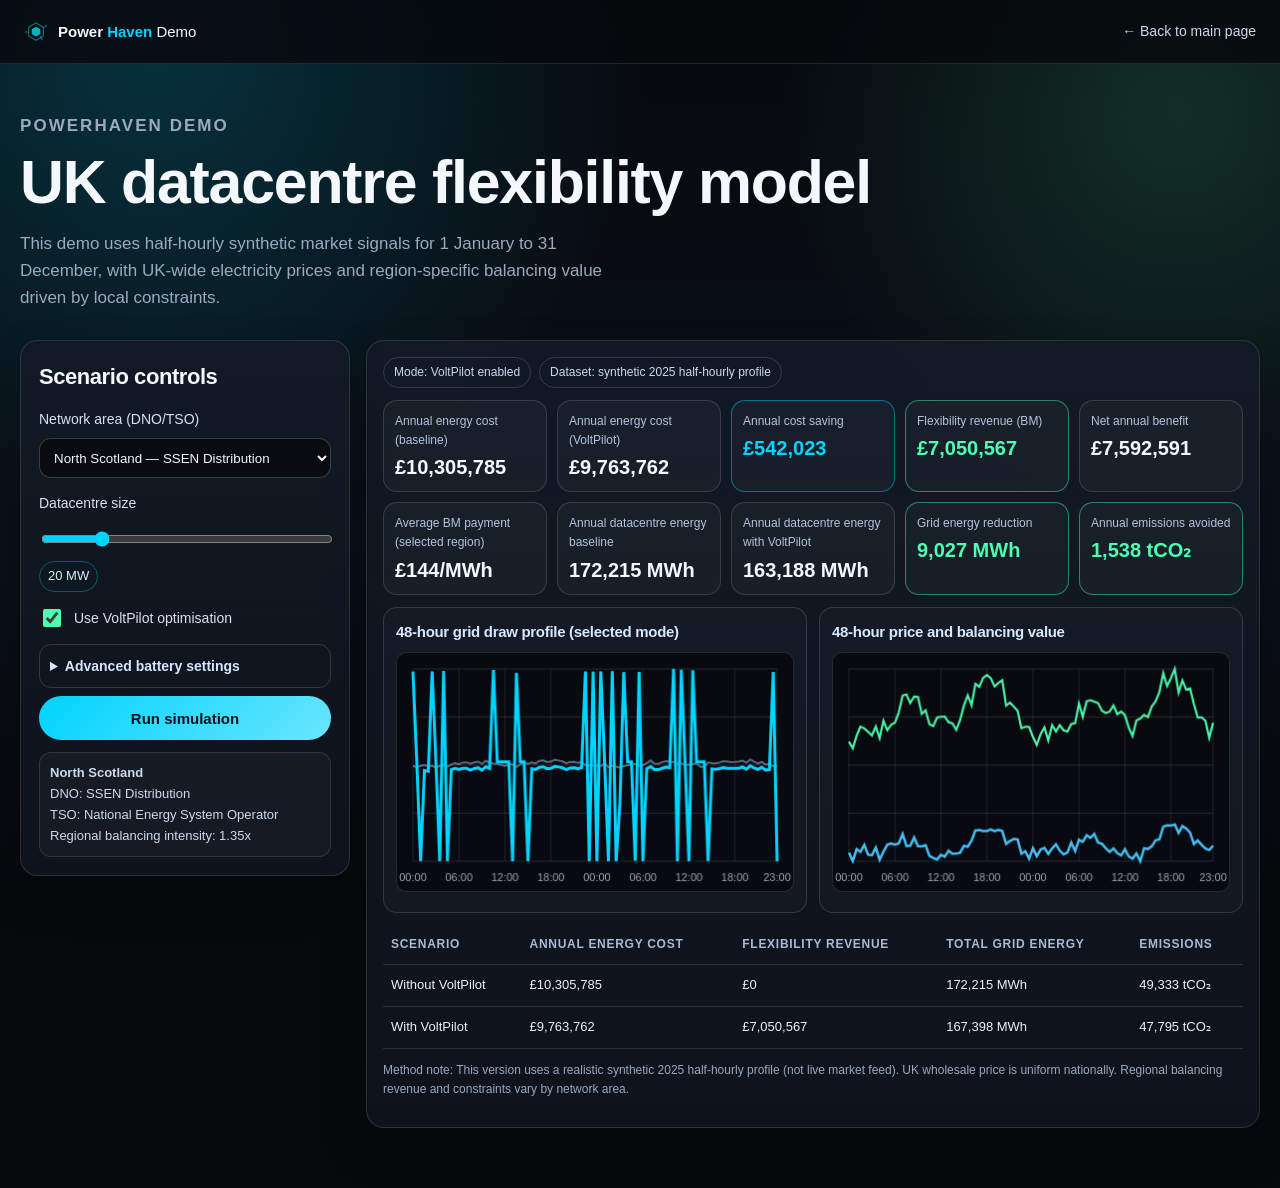
==== demo.html @ 35da4aeb "Add interactive UK datacentre demo page with regional flexibility model" ====
<!doctype html>
<html lang="en-GB">
  <head>
    <meta charset="UTF-8" />
    <meta name="viewport" content="width=device-width, initial-scale=1.0" />
    <title>Power Haven Demo | VoltPilot Flexibility Model</title>
    <meta
      name="description"
      content="Interactive UK datacentre flexibility model with half-hourly simulation, region-specific balancing value, and VoltPilot battery optimisation."
    />
    <link rel="icon" type="image/svg+xml" href="./logo-mark.svg" />
    <link rel="stylesheet" href="./demo.css" />
  </head>
  <body>
    <div class="demo-bg" aria-hidden="true"></div>

    <header class="demo-topbar">
      <a class="brand" href="./index.html" aria-label="Back to Power Haven">
        <img src="./logo-mark.svg" alt="Power Haven logo" width="24" height="24" />
        <span><strong>Power</strong> <em>Haven</em> Demo</span>
      </a>
      <a class="back-link" href="./index.html">← Back to main page</a>
    </header>

    <main class="demo-main">
      <section class="hero">
        <p class="eyebrow">PowerHaven Demo</p>
        <h1>UK datacentre flexibility model</h1>
        <p>
          This demo uses half-hourly synthetic market signals for 1 January to 31 December,
          with UK-wide electricity prices and region-specific balancing value driven by local constraints.
        </p>
      </section>

      <section class="workspace">
        <aside class="controls-panel">
          <h2>Scenario controls</h2>

          <label>
            Network area (DNO/TSO)
            <select id="regionSelect"></select>
          </label>

          <label>
            Datacentre size
            <div class="range-wrap">
              <input id="sizeSlider" type="range" min="1" max="100" value="20" step="1" />
              <output id="sizeValue">20 MW</output>
            </div>
          </label>

          <label class="toggle">
            <input id="useVoltPilot" type="checkbox" checked />
            <span>Use VoltPilot optimisation</span>
          </label>

          <details class="advanced">
            <summary>Advanced battery settings</summary>
            <label>
              Battery duration
              <select id="batteryHours">
                <option value="2">2 hours</option>
                <option value="3">3 hours</option>
                <option value="4" selected>4 hours (default)</option>
                <option value="5">5 hours</option>
                <option value="6">6 hours</option>
                <option value="8">8 hours</option>
              </select>
            </label>
          </details>

          <button id="runModel" type="button">Run simulation</button>

          <div class="region-note" id="regionInfo"></div>
        </aside>

        <section class="results-panel">
          <div class="status-row">
            <p id="modeTag">Mode: VoltPilot enabled</p>
            <p id="datasetTag">Dataset: synthetic 2025 half-hourly profile</p>
          </div>

          <div class="kpi-grid">
            <article class="kpi">
              <p>Annual energy cost (baseline)</p>
              <strong id="baselineCost">£0</strong>
            </article>
            <article class="kpi">
              <p>Annual energy cost (VoltPilot)</p>
              <strong id="vpCost">£0</strong>
            </article>
            <article class="kpi accent">
              <p>Annual cost saving</p>
              <strong id="costSaving">£0</strong>
            </article>
            <article class="kpi accent-soft">
              <p>Flexibility revenue (BM)</p>
              <strong id="flexRevenue">£0</strong>
            </article>
            <article class="kpi">
              <p>Net annual benefit</p>
              <strong id="netBenefit">£0</strong>
            </article>
            <article class="kpi">
              <p>Average BM payment (selected region)</p>
              <strong id="avgBmPrice">£0/MWh</strong>
            </article>
            <article class="kpi">
              <p>Annual datacentre energy baseline</p>
              <strong id="baseEnergy">0 MWh</strong>
            </article>
            <article class="kpi">
              <p>Annual datacentre energy with VoltPilot</p>
              <strong id="vpEnergy">0 MWh</strong>
            </article>
            <article class="kpi accent-soft">
              <p>Grid energy reduction</p>
              <strong id="energyReduction">0 MWh</strong>
            </article>
            <article class="kpi accent-soft">
              <p>Annual emissions avoided</p>
              <strong id="emissionReduction">0 tCO₂</strong>
            </article>
          </div>

          <div class="chart-grid">
            <article class="chart-card">
              <h3>48-hour grid draw profile (selected mode)</h3>
              <canvas id="gridDrawChart" height="240" aria-label="Grid draw profile chart"></canvas>
            </article>
            <article class="chart-card">
              <h3>48-hour price and balancing value</h3>
              <canvas id="marketChart" height="240" aria-label="Market price and balancing value chart"></canvas>
            </article>
          </div>

          <div class="summary-table-wrap">
            <table class="summary-table">
              <thead>
                <tr>
                  <th>Scenario</th>
                  <th>Annual energy cost</th>
                  <th>Flexibility revenue</th>
                  <th>Total grid energy</th>
                  <th>Emissions</th>
                </tr>
              </thead>
              <tbody>
                <tr>
                  <td>Without VoltPilot</td>
                  <td id="tableBaseCost">£0</td>
                  <td>£0</td>
                  <td id="tableBaseEnergy">0 MWh</td>
                  <td id="tableBaseEmissions">0 tCO₂</td>
                </tr>
                <tr>
                  <td>With VoltPilot</td>
                  <td id="tableVpCost">£0</td>
                  <td id="tableVpRevenue">£0</td>
                  <td id="tableVpEnergy">0 MWh</td>
                  <td id="tableVpEmissions">0 tCO₂</td>
                </tr>
              </tbody>
            </table>
          </div>

          <p class="method-note">
            Method note: This version uses a realistic synthetic 2025 half-hourly profile (not live market feed).
            UK wholesale price is uniform nationally. Regional balancing revenue and constraints vary by network area.
          </p>
        </section>
      </section>
    </main>

    <script src="./demo.js"></script>
  </body>
</html>
---- demo.css ----
:root {
  --bg: #07090d;
  --surface: #0f141d;
  --surface-2: #121a26;
  --border: rgba(255, 255, 255, 0.12);
  --text: #f4f7fb;
  --muted: #9ca9bf;
  --accent: #00d4ff;
  --accent-soft: #4fffb0;
  --danger: #ff6b6b;
}

* {
  box-sizing: border-box;
}

html,
body {
  margin: 0;
  min-height: 100%;
}

body {
  font-family: Arial, "Helvetica Neue", Helvetica, sans-serif;
  color: var(--text);
  background: var(--bg);
  line-height: 1.6;
}

.demo-bg {
  position: fixed;
  inset: 0;
  z-index: -1;
  background:
    radial-gradient(circle at 12% 4%, rgba(0, 212, 255, 0.2), transparent 35%),
    radial-gradient(circle at 92% 12%, rgba(79, 255, 176, 0.15), transparent 28%),
    linear-gradient(180deg, #07090d 0%, #0a1018 60%, #07090d 100%);
}

.demo-topbar {
  position: sticky;
  top: 0;
  z-index: 30;
  height: 64px;
  display: flex;
  align-items: center;
  justify-content: space-between;
  padding: 0 24px;
  border-bottom: 1px solid var(--border);
  background: rgba(7, 9, 13, 0.82);
  backdrop-filter: blur(12px);
}

.brand {
  display: inline-flex;
  align-items: center;
  gap: 10px;
  text-decoration: none;
  color: var(--text);
  font-size: 15px;
}

.brand strong {
  font-weight: 700;
}

.brand em {
  font-style: normal;
  color: var(--accent);
  font-weight: 700;
}

.back-link {
  color: #c9d8ee;
  text-decoration: none;
  font-size: 14px;
}

.back-link:hover {
  color: var(--accent);
}

.demo-main {
  width: min(1300px, calc(100% - 40px));
  margin: 0 auto;
  padding: 34px 0 60px;
}

.hero {
  max-width: 880px;
}

.eyebrow {
  margin: 0;
  text-transform: uppercase;
  letter-spacing: 0.12em;
  font-size: 11px;
  color: var(--accent);
  font-weight: 700;
}

h1,
h2,
h3 {
  margin: 0;
  letter-spacing: -0.02em;
}

h1 {
  margin-top: 10px;
  font-size: clamp(2rem, 5vw, 3.8rem);
  line-height: 1.1;
}

.hero p {
  margin-top: 14px;
  max-width: 65ch;
  color: var(--muted);
  font-size: 17px;
}

.workspace {
  margin-top: 28px;
  display: grid;
  grid-template-columns: 330px 1fr;
  gap: 16px;
  align-items: start;
}

.controls-panel,
.results-panel {
  border: 1px solid var(--border);
  border-radius: 18px;
  background: linear-gradient(180deg, rgba(18, 26, 38, 0.94), rgba(15, 20, 29, 0.92));
  box-shadow: 0 18px 40px rgba(0, 0, 0, 0.25);
}

.controls-panel {
  padding: 18px;
  position: sticky;
  top: 84px;
}

.controls-panel h2 {
  font-size: 22px;
}

label,
.advanced {
  margin-top: 14px;
  display: block;
  color: #d6e1f3;
  font-size: 14px;
}

select,
input[type="range"],
button {
  width: 100%;
  margin-top: 8px;
}

select {
  border-radius: 12px;
  border: 1px solid rgba(255, 255, 255, 0.2);
  background: rgba(7, 9, 13, 0.8);
  color: var(--text);
  height: 40px;
  padding: 0 10px;
}

.range-wrap {
  margin-top: 8px;
}

input[type="range"] {
  accent-color: var(--accent);
}

output {
  display: inline-block;
  margin-top: 8px;
  padding: 4px 8px;
  border-radius: 999px;
  border: 1px solid rgba(0, 212, 255, 0.35);
  color: #d8effa;
  font-size: 13px;
}

.toggle {
  display: flex;
  align-items: center;
  gap: 10px;
}

.toggle input {
  width: 18px;
  height: 18px;
  accent-color: var(--accent-soft);
}

.advanced {
  border: 1px solid rgba(255, 255, 255, 0.15);
  border-radius: 12px;
  padding: 10px;
}

.advanced summary {
  cursor: pointer;
  font-weight: 700;
  color: #d6e6ff;
}

button {
  border: 0;
  border-radius: 999px;
  height: 44px;
  font-size: 15px;
  font-weight: 700;
  color: #01111a;
  background: linear-gradient(135deg, var(--accent), #69e5ff);
  cursor: pointer;
  transition: transform 0.16s ease, box-shadow 0.16s ease;
}

button:hover {
  transform: scale(1.01);
  box-shadow: 0 0 24px rgba(0, 212, 255, 0.32);
}

.region-note {
  margin-top: 12px;
  padding: 10px;
  border-radius: 12px;
  border: 1px solid rgba(255, 255, 255, 0.12);
  background: rgba(255, 255, 255, 0.03);
  color: #ccdaef;
  font-size: 13px;
}

.results-panel {
  padding: 16px;
}

.status-row {
  display: flex;
  flex-wrap: wrap;
  gap: 8px;
}

.status-row p {
  margin: 0;
  padding: 5px 10px;
  border-radius: 999px;
  border: 1px solid rgba(255, 255, 255, 0.15);
  font-size: 12px;
  color: #c9d9f0;
}

.kpi-grid {
  margin-top: 12px;
  display: grid;
  gap: 10px;
  grid-template-columns: repeat(5, minmax(0, 1fr));
}

.kpi {
  border: 1px solid rgba(255, 255, 255, 0.14);
  border-radius: 14px;
  padding: 11px;
  background: rgba(255, 255, 255, 0.03);
}

.kpi p {
  margin: 0;
  color: #b4c4de;
  font-size: 12px;
}

.kpi strong {
  display: block;
  margin-top: 5px;
  font-size: 20px;
  color: #f1f8ff;
  line-height: 1.25;
}

.kpi.accent {
  border-color: rgba(0, 212, 255, 0.45);
}

.kpi.accent strong {
  color: var(--accent);
}

.kpi.accent-soft {
  border-color: rgba(79, 255, 176, 0.45);
}

.kpi.accent-soft strong {
  color: var(--accent-soft);
}

.chart-grid {
  margin-top: 12px;
  display: grid;
  gap: 12px;
  grid-template-columns: repeat(2, minmax(0, 1fr));
}

.chart-card {
  border: 1px solid rgba(255, 255, 255, 0.14);
  border-radius: 14px;
  padding: 12px;
  background: rgba(255, 255, 255, 0.02);
}

.chart-card h3 {
  font-size: 15px;
  margin-bottom: 8px;
  color: #d9e8ff;
}

canvas {
  width: 100%;
  border: 1px solid rgba(255, 255, 255, 0.12);
  border-radius: 10px;
  background: rgba(6, 9, 14, 0.85);
}

.summary-table-wrap {
  margin-top: 12px;
  overflow-x: auto;
}

.summary-table {
  width: 100%;
  border-collapse: collapse;
  font-size: 13px;
}

.summary-table th,
.summary-table td {
  border-bottom: 1px solid rgba(255, 255, 255, 0.12);
  text-align: left;
  padding: 10px 8px;
}

.summary-table th {
  color: #a7bad8;
  font-weight: 700;
  font-size: 12px;
  text-transform: uppercase;
  letter-spacing: 0.06em;
}

.summary-table td {
  color: #e8f2ff;
}

.method-note {
  margin-top: 12px;
  color: #98a8c2;
  font-size: 12px;
}

@media (max-width: 1160px) {
  .kpi-grid {
    grid-template-columns: repeat(3, minmax(0, 1fr));
  }
}

@media (max-width: 920px) {
  .workspace {
    grid-template-columns: 1fr;
  }

  .controls-panel {
    position: static;
  }

  .chart-grid {
    grid-template-columns: 1fr;
  }

  .kpi-grid {
    grid-template-columns: repeat(2, minmax(0, 1fr));
  }

  .demo-main {
    width: min(1300px, calc(100% - 22px));
  }

  .demo-topbar {
    padding: 0 12px;
  }
}

@media (max-width: 620px) {
  .kpi-grid {
    grid-template-columns: 1fr;
  }

  .brand span {
    font-size: 13px;
  }

  .back-link {
    font-size: 12px;
  }
}
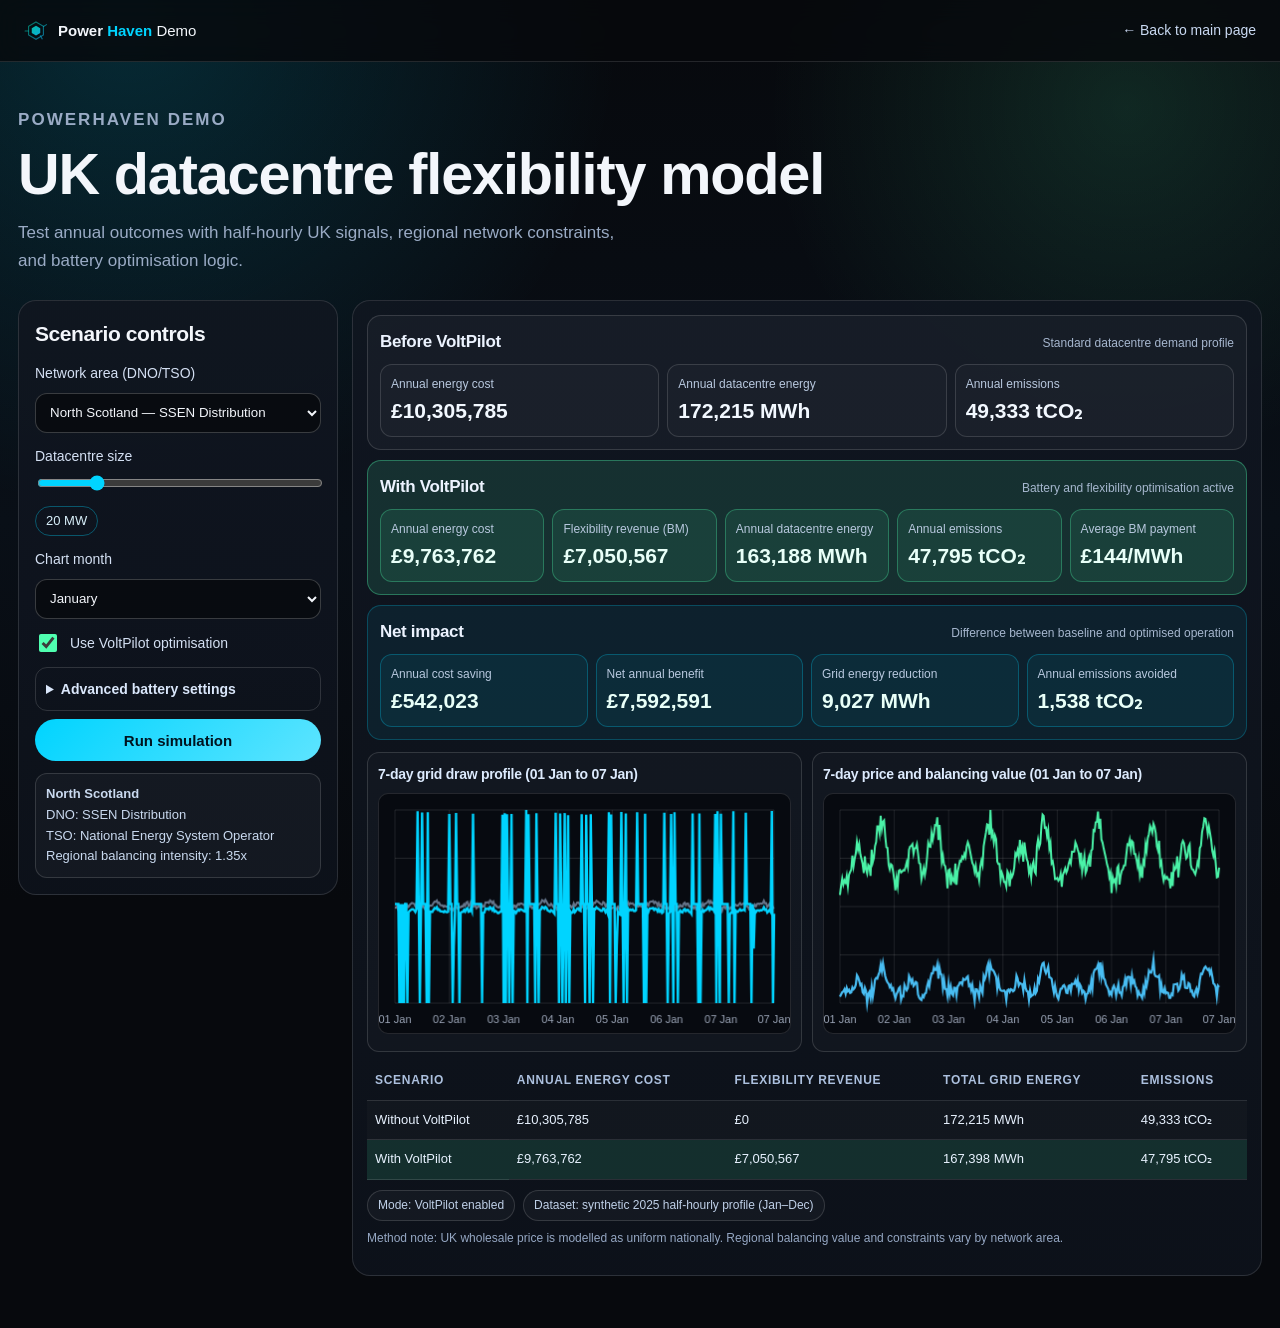
==== commit 0872f5fb: "Refine demo UX: fixed chart sizing, grouped KPIs, month view, tooltips" ====
--- a/demo.html
+++ b/demo.html
@@ -27,8 +27,7 @@
         <p class="eyebrow">PowerHaven Demo</p>
         <h1>UK datacentre flexibility model</h1>
         <p>
-          This demo uses half-hourly synthetic market signals for 1 January to 31 December,
-          with UK-wide electricity prices and region-specific balancing value driven by local constraints.
+          Test annual outcomes with half-hourly UK signals, regional network constraints, and battery optimisation logic.
         </p>
       </section>
 
@@ -47,6 +46,11 @@
               <input id="sizeSlider" type="range" min="1" max="100" value="20" step="1" />
               <output id="sizeValue">20 MW</output>
             </div>
+          </label>
+
+          <label>
+            Chart month
+            <select id="monthSelect"></select>
           </label>
 
           <label class="toggle">
@@ -75,61 +79,88 @@
         </aside>
 
         <section class="results-panel">
-          <div class="status-row">
-            <p id="modeTag">Mode: VoltPilot enabled</p>
-            <p id="datasetTag">Dataset: synthetic 2025 half-hourly profile</p>
-          </div>
-
-          <div class="kpi-grid">
-            <article class="kpi">
-              <p>Annual energy cost (baseline)</p>
-              <strong id="baselineCost">£0</strong>
-            </article>
-            <article class="kpi">
-              <p>Annual energy cost (VoltPilot)</p>
-              <strong id="vpCost">£0</strong>
-            </article>
-            <article class="kpi accent">
-              <p>Annual cost saving</p>
-              <strong id="costSaving">£0</strong>
-            </article>
-            <article class="kpi accent-soft">
-              <p>Flexibility revenue (BM)</p>
-              <strong id="flexRevenue">£0</strong>
-            </article>
-            <article class="kpi">
-              <p>Net annual benefit</p>
-              <strong id="netBenefit">£0</strong>
-            </article>
-            <article class="kpi">
-              <p>Average BM payment (selected region)</p>
-              <strong id="avgBmPrice">£0/MWh</strong>
-            </article>
-            <article class="kpi">
-              <p>Annual datacentre energy baseline</p>
-              <strong id="baseEnergy">0 MWh</strong>
-            </article>
-            <article class="kpi">
-              <p>Annual datacentre energy with VoltPilot</p>
-              <strong id="vpEnergy">0 MWh</strong>
-            </article>
-            <article class="kpi accent-soft">
-              <p>Grid energy reduction</p>
-              <strong id="energyReduction">0 MWh</strong>
-            </article>
-            <article class="kpi accent-soft">
-              <p>Annual emissions avoided</p>
-              <strong id="emissionReduction">0 tCO₂</strong>
-            </article>
+          <div class="kpi-section baseline-block">
+            <div class="kpi-section-head">
+              <h3>Before VoltPilot</h3>
+              <p>Standard datacentre demand profile</p>
+            </div>
+            <div class="kpi-grid baseline-grid">
+              <article class="kpi baseline">
+                <p>Annual energy cost</p>
+                <strong id="baselineCost" class="metric-tip" data-tip="Total annual electricity spend using the standard unmanaged load profile.">£0</strong>
+              </article>
+              <article class="kpi baseline">
+                <p>Annual datacentre energy</p>
+                <strong id="baseEnergy" class="metric-tip" data-tip="Total annual electricity consumed by the datacentre in MWh with no optimisation.">0 MWh</strong>
+              </article>
+              <article class="kpi baseline">
+                <p>Annual emissions</p>
+                <strong id="baseEmissions" class="metric-tip" data-tip="Annual operational emissions from grid electricity under the baseline profile.">0 tCO₂</strong>
+              </article>
+            </div>
+          </div>
+
+          <div class="kpi-section vp-block">
+            <div class="kpi-section-head">
+              <h3>With VoltPilot</h3>
+              <p>Battery and flexibility optimisation active</p>
+            </div>
+            <div class="kpi-grid vp-grid">
+              <article class="kpi vp">
+                <p>Annual energy cost</p>
+                <strong id="vpCost" class="metric-tip" data-tip="Annual electricity spend after optimisation and battery shifting logic.">£0</strong>
+              </article>
+              <article class="kpi vp">
+                <p>Flexibility revenue (BM)</p>
+                <strong id="flexRevenue" class="metric-tip" data-tip="Revenue earned from balancing participation based on regional constraint value and dispatch windows.">£0</strong>
+              </article>
+              <article class="kpi vp">
+                <p>Annual datacentre energy</p>
+                <strong id="vpEnergy" class="metric-tip" data-tip="Annual electricity consumed by the optimised datacentre profile.">0 MWh</strong>
+              </article>
+              <article class="kpi vp">
+                <p>Annual emissions</p>
+                <strong id="vpEmissions" class="metric-tip" data-tip="Annual operational emissions under VoltPilot scheduling and battery control.">0 tCO₂</strong>
+              </article>
+              <article class="kpi vp">
+                <p>Average BM payment</p>
+                <strong id="avgBmPrice" class="metric-tip" data-tip="Average balancing payment signal in your selected region, adjusted by local grid constraints.">£0/MWh</strong>
+              </article>
+            </div>
+          </div>
+
+          <div class="kpi-section outcome-block">
+            <div class="kpi-section-head">
+              <h3>Net impact</h3>
+              <p>Difference between baseline and optimised operation</p>
+            </div>
+            <div class="kpi-grid outcome-grid">
+              <article class="kpi outcome">
+                <p>Annual cost saving</p>
+                <strong id="costSaving" class="metric-tip" data-tip="Difference between baseline energy cost and optimised energy cost.">£0</strong>
+              </article>
+              <article class="kpi outcome">
+                <p>Net annual benefit</p>
+                <strong id="netBenefit" class="metric-tip" data-tip="Total annual value combining energy cost savings and flexibility revenue.">£0</strong>
+              </article>
+              <article class="kpi outcome">
+                <p>Grid energy reduction</p>
+                <strong id="energyReduction" class="metric-tip" data-tip="Reduction in grid-drawn electricity due to demand shifting and battery dispatch.">0 MWh</strong>
+              </article>
+              <article class="kpi outcome">
+                <p>Annual emissions avoided</p>
+                <strong id="emissionReduction" class="metric-tip" data-tip="Emissions reduction from lower grid draw and higher charging in lower-carbon periods.">0 tCO₂</strong>
+              </article>
+            </div>
           </div>
 
           <div class="chart-grid">
             <article class="chart-card">
-              <h3>48-hour grid draw profile (selected mode)</h3>
+              <h3 id="gridChartTitle">7-day grid draw profile</h3>
               <canvas id="gridDrawChart" height="240" aria-label="Grid draw profile chart"></canvas>
             </article>
             <article class="chart-card">
-              <h3>48-hour price and balancing value</h3>
+              <h3 id="marketChartTitle">7-day price and balancing value</h3>
               <canvas id="marketChart" height="240" aria-label="Market price and balancing value chart"></canvas>
             </article>
           </div>
@@ -146,27 +177,31 @@
                 </tr>
               </thead>
               <tbody>
-                <tr>
+                <tr class="baseline-row">
                   <td>Without VoltPilot</td>
-                  <td id="tableBaseCost">£0</td>
-                  <td>£0</td>
-                  <td id="tableBaseEnergy">0 MWh</td>
-                  <td id="tableBaseEmissions">0 tCO₂</td>
+                  <td id="tableBaseCost" class="metric-tip" data-tip="Annual energy cost for the baseline operation profile.">£0</td>
+                  <td class="metric-tip" data-tip="No flexibility market participation in baseline mode.">£0</td>
+                  <td id="tableBaseEnergy" class="metric-tip" data-tip="Annual grid electricity used with no optimisation.">0 MWh</td>
+                  <td id="tableBaseEmissions" class="metric-tip" data-tip="Annual emissions from baseline grid consumption.">0 tCO₂</td>
                 </tr>
-                <tr>
+                <tr class="vp-row">
                   <td>With VoltPilot</td>
-                  <td id="tableVpCost">£0</td>
-                  <td id="tableVpRevenue">£0</td>
-                  <td id="tableVpEnergy">0 MWh</td>
-                  <td id="tableVpEmissions">0 tCO₂</td>
+                  <td id="tableVpCost" class="metric-tip" data-tip="Annual energy cost after optimisation and battery strategy.">£0</td>
+                  <td id="tableVpRevenue" class="metric-tip" data-tip="Annual flexibility revenue from balancing mechanism participation.">£0</td>
+                  <td id="tableVpEnergy" class="metric-tip" data-tip="Annual grid electricity used with VoltPilot active.">0 MWh</td>
+                  <td id="tableVpEmissions" class="metric-tip" data-tip="Annual emissions with VoltPilot operation.">0 tCO₂</td>
                 </tr>
               </tbody>
             </table>
           </div>
 
+          <div class="method-meta">
+            <p id="modeTag">Mode: VoltPilot enabled</p>
+            <p>Dataset: synthetic 2025 half-hourly profile (Jan–Dec)</p>
+          </div>
+
           <p class="method-note">
-            Method note: This version uses a realistic synthetic 2025 half-hourly profile (not live market feed).
-            UK wholesale price is uniform nationally. Regional balancing revenue and constraints vary by network area.
+            Method note: UK wholesale price is modelled as uniform nationally. Regional balancing value and constraints vary by network area.
           </p>
         </section>
       </section>
--- a/demo.css
+++ b/demo.css
@@ -1,13 +1,14 @@
 :root {
   --bg: #07090d;
-  --surface: #0f141d;
-  --surface-2: #121a26;
+  --surface: #0e131b;
+  --surface-soft: #111823;
   --border: rgba(255, 255, 255, 0.12);
-  --text: #f4f7fb;
-  --muted: #9ca9bf;
+  --text: #f3f6fb;
+  --muted: #9aabc5;
   --accent: #00d4ff;
   --accent-soft: #4fffb0;
-  --danger: #ff6b6b;
+  --baseline-bg: rgba(255, 255, 255, 0.03);
+  --vp-bg: rgba(79, 255, 176, 0.12);
 }
 
 * {
@@ -32,23 +33,23 @@
   inset: 0;
   z-index: -1;
   background:
-    radial-gradient(circle at 12% 4%, rgba(0, 212, 255, 0.2), transparent 35%),
-    radial-gradient(circle at 92% 12%, rgba(79, 255, 176, 0.15), transparent 28%),
-    linear-gradient(180deg, #07090d 0%, #0a1018 60%, #07090d 100%);
+    radial-gradient(circle at 10% 2%, rgba(0, 212, 255, 0.16), transparent 34%),
+    radial-gradient(circle at 88% 12%, rgba(79, 255, 176, 0.12), transparent 26%),
+    linear-gradient(180deg, #07090d 0%, #090f17 58%, #07090d 100%);
 }
 
 .demo-topbar {
   position: sticky;
   top: 0;
-  z-index: 30;
-  height: 64px;
+  z-index: 20;
+  height: 62px;
   display: flex;
   align-items: center;
   justify-content: space-between;
   padding: 0 24px;
   border-bottom: 1px solid var(--border);
+  backdrop-filter: blur(12px);
   background: rgba(7, 9, 13, 0.82);
-  backdrop-filter: blur(12px);
 }
 
 .brand {
@@ -66,12 +67,12 @@
 
 .brand em {
   font-style: normal;
+  font-weight: 700;
   color: var(--accent);
-  font-weight: 700;
 }
 
 .back-link {
-  color: #c9d8ee;
+  color: #cadaf3;
   text-decoration: none;
   font-size: 14px;
 }
@@ -81,9 +82,9 @@
 }
 
 .demo-main {
-  width: min(1300px, calc(100% - 40px));
+  width: min(1280px, calc(100% - 36px));
   margin: 0 auto;
-  padding: 34px 0 60px;
+  padding: 30px 0 52px;
 }
 
 .hero {
@@ -108,8 +109,8 @@
 
 h1 {
   margin-top: 10px;
-  font-size: clamp(2rem, 5vw, 3.8rem);
-  line-height: 1.1;
+  font-size: clamp(2rem, 5vw, 3.6rem);
+  line-height: 1.08;
 }
 
 .hero p {
@@ -120,10 +121,10 @@
 }
 
 .workspace {
-  margin-top: 28px;
+  margin-top: 26px;
   display: grid;
-  grid-template-columns: 330px 1fr;
-  gap: 16px;
+  grid-template-columns: 320px 1fr;
+  gap: 14px;
   align-items: start;
 }
 
@@ -131,25 +132,24 @@
 .results-panel {
   border: 1px solid var(--border);
   border-radius: 18px;
-  background: linear-gradient(180deg, rgba(18, 26, 38, 0.94), rgba(15, 20, 29, 0.92));
-  box-shadow: 0 18px 40px rgba(0, 0, 0, 0.25);
+  background: linear-gradient(180deg, rgba(16, 22, 32, 0.95), rgba(13, 18, 27, 0.95));
 }
 
 .controls-panel {
-  padding: 18px;
+  padding: 16px;
   position: sticky;
-  top: 84px;
+  top: 78px;
 }
 
 .controls-panel h2 {
-  font-size: 22px;
+  font-size: 21px;
 }
 
 label,
 .advanced {
-  margin-top: 14px;
+  margin-top: 12px;
   display: block;
-  color: #d6e1f3;
+  color: #d4e0f3;
   font-size: 14px;
 }
 
@@ -163,16 +163,12 @@
 select {
   border-radius: 12px;
   border: 1px solid rgba(255, 255, 255, 0.2);
-  background: rgba(7, 9, 13, 0.8);
+  background: rgba(7, 9, 13, 0.78);
   color: var(--text);
   height: 40px;
   padding: 0 10px;
 }
 
-.range-wrap {
-  margin-top: 8px;
-}
-
 input[type="range"] {
   accent-color: var(--accent);
 }
@@ -180,7 +176,7 @@
 output {
   display: inline-block;
   margin-top: 8px;
-  padding: 4px 8px;
+  padding: 4px 10px;
   border-radius: 999px;
   border: 1px solid rgba(0, 212, 255, 0.35);
   color: #d8effa;
@@ -200,7 +196,7 @@
 }
 
 .advanced {
-  border: 1px solid rgba(255, 255, 255, 0.15);
+  border: 1px solid rgba(255, 255, 255, 0.14);
   border-radius: 12px;
   padding: 10px;
 }
@@ -208,128 +204,186 @@
 .advanced summary {
   cursor: pointer;
   font-weight: 700;
-  color: #d6e6ff;
+  color: #dae7fb;
 }
 
 button {
   border: 0;
   border-radius: 999px;
-  height: 44px;
+  height: 42px;
   font-size: 15px;
   font-weight: 700;
-  color: #01111a;
-  background: linear-gradient(135deg, var(--accent), #69e5ff);
+  color: #001420;
+  background: linear-gradient(135deg, var(--accent), #5de4ff);
   cursor: pointer;
-  transition: transform 0.16s ease, box-shadow 0.16s ease;
+  transition: transform 0.16s ease;
 }
 
 button:hover {
   transform: scale(1.01);
-  box-shadow: 0 0 24px rgba(0, 212, 255, 0.32);
 }
 
 .region-note {
   margin-top: 12px;
   padding: 10px;
   border-radius: 12px;
-  border: 1px solid rgba(255, 255, 255, 0.12);
+  border: 1px solid rgba(255, 255, 255, 0.14);
   background: rgba(255, 255, 255, 0.03);
-  color: #ccdaef;
+  color: #c9d9ef;
   font-size: 13px;
 }
 
 .results-panel {
-  padding: 16px;
-}
-
-.status-row {
+  padding: 14px;
+}
+
+.kpi-section {
+  margin-bottom: 10px;
+  border-radius: 14px;
+  border: 1px solid rgba(255, 255, 255, 0.14);
+  padding: 12px;
+}
+
+.baseline-block {
+  background: var(--baseline-bg);
+}
+
+.vp-block {
+  background: var(--vp-bg);
+  border-color: rgba(79, 255, 176, 0.34);
+}
+
+.outcome-block {
+  background: rgba(0, 212, 255, 0.07);
+  border-color: rgba(0, 212, 255, 0.24);
+}
+
+.kpi-section-head {
   display: flex;
+  justify-content: space-between;
+  gap: 10px;
+  align-items: baseline;
   flex-wrap: wrap;
+}
+
+.kpi-section-head h3 {
+  font-size: 17px;
+  color: #ecf3ff;
+}
+
+.kpi-section-head p {
+  margin: 0;
+  color: #a6b7cf;
+  font-size: 12px;
+}
+
+.kpi-grid {
+  margin-top: 9px;
+  display: grid;
   gap: 8px;
 }
 
-.status-row p {
+.baseline-grid {
+  grid-template-columns: repeat(3, minmax(0, 1fr));
+}
+
+.vp-grid {
+  grid-template-columns: repeat(5, minmax(0, 1fr));
+}
+
+.outcome-grid {
+  grid-template-columns: repeat(4, minmax(0, 1fr));
+}
+
+.kpi {
+  border: 1px solid rgba(255, 255, 255, 0.14);
+  border-radius: 12px;
+  padding: 10px;
+}
+
+.kpi.baseline {
+  background: rgba(255, 255, 255, 0.02);
+}
+
+.kpi.vp {
+  background: rgba(79, 255, 176, 0.08);
+  border-color: rgba(79, 255, 176, 0.3);
+}
+
+.kpi.outcome {
+  background: rgba(0, 212, 255, 0.06);
+  border-color: rgba(0, 212, 255, 0.28);
+}
+
+.kpi p {
   margin: 0;
-  padding: 5px 10px;
-  border-radius: 999px;
-  border: 1px solid rgba(255, 255, 255, 0.15);
+  color: #b8c8df;
   font-size: 12px;
-  color: #c9d9f0;
-}
-
-.kpi-grid {
+}
+
+.kpi strong {
+  display: inline-block;
+  margin-top: 4px;
+  font-size: 21px;
+  color: #f2f8ff;
+  line-height: 1.2;
+}
+
+.vp .metric-tip,
+.outcome .metric-tip {
+  color: #e8fff8;
+}
+
+.metric-tip {
+  position: relative;
+  cursor: help;
+}
+
+.metric-tip:hover::after {
+  content: attr(data-tip);
+  position: absolute;
+  left: 0;
+  bottom: calc(100% + 8px);
+  width: 240px;
+  padding: 7px 8px;
+  border-radius: 8px;
+  border: 1px solid rgba(255, 255, 255, 0.18);
+  background: rgba(6, 9, 14, 0.96);
+  color: #e5effd;
+  font-size: 11px;
+  line-height: 1.4;
+  z-index: 12;
+}
+
+.chart-grid {
   margin-top: 12px;
   display: grid;
   gap: 10px;
-  grid-template-columns: repeat(5, minmax(0, 1fr));
-}
-
-.kpi {
-  border: 1px solid rgba(255, 255, 255, 0.14);
-  border-radius: 14px;
-  padding: 11px;
-  background: rgba(255, 255, 255, 0.03);
-}
-
-.kpi p {
-  margin: 0;
-  color: #b4c4de;
-  font-size: 12px;
-}
-
-.kpi strong {
-  display: block;
-  margin-top: 5px;
-  font-size: 20px;
-  color: #f1f8ff;
-  line-height: 1.25;
-}
-
-.kpi.accent {
-  border-color: rgba(0, 212, 255, 0.45);
-}
-
-.kpi.accent strong {
-  color: var(--accent);
-}
-
-.kpi.accent-soft {
-  border-color: rgba(79, 255, 176, 0.45);
-}
-
-.kpi.accent-soft strong {
-  color: var(--accent-soft);
-}
-
-.chart-grid {
-  margin-top: 12px;
-  display: grid;
-  gap: 12px;
   grid-template-columns: repeat(2, minmax(0, 1fr));
 }
 
 .chart-card {
   border: 1px solid rgba(255, 255, 255, 0.14);
-  border-radius: 14px;
-  padding: 12px;
+  border-radius: 12px;
+  padding: 10px;
   background: rgba(255, 255, 255, 0.02);
 }
 
 .chart-card h3 {
-  font-size: 15px;
+  font-size: 14px;
   margin-bottom: 8px;
-  color: #d9e8ff;
+  color: #dceafd;
 }
 
 canvas {
   width: 100%;
   border: 1px solid rgba(255, 255, 255, 0.12);
   border-radius: 10px;
-  background: rgba(6, 9, 14, 0.85);
+  background: rgba(6, 9, 14, 0.86);
 }
 
 .summary-table-wrap {
-  margin-top: 12px;
+  margin-top: 10px;
   overflow-x: auto;
 }
 
@@ -343,11 +397,11 @@
 .summary-table td {
   border-bottom: 1px solid rgba(255, 255, 255, 0.12);
   text-align: left;
-  padding: 10px 8px;
+  padding: 9px 8px;
 }
 
 .summary-table th {
-  color: #a7bad8;
+  color: #acc0de;
   font-weight: 700;
   font-size: 12px;
   text-transform: uppercase;
@@ -358,15 +412,44 @@
   color: #e8f2ff;
 }
 
+.baseline-row {
+  background: rgba(255, 255, 255, 0.02);
+}
+
+.vp-row {
+  background: rgba(79, 255, 176, 0.12);
+}
+
+.method-meta {
+  margin-top: 10px;
+  display: flex;
+  gap: 8px;
+  flex-wrap: wrap;
+}
+
+.method-meta p {
+  margin: 0;
+  font-size: 12px;
+  color: #bfd0e8;
+  border: 1px solid rgba(255, 255, 255, 0.14);
+  border-radius: 999px;
+  padding: 5px 10px;
+  background: rgba(255, 255, 255, 0.03);
+}
+
 .method-note {
-  margin-top: 12px;
-  color: #98a8c2;
+  margin-top: 8px;
+  color: #95a7c3;
   font-size: 12px;
 }
 
-@media (max-width: 1160px) {
-  .kpi-grid {
+@media (max-width: 1180px) {
+  .vp-grid {
     grid-template-columns: repeat(3, minmax(0, 1fr));
+  }
+
+  .outcome-grid {
+    grid-template-columns: repeat(2, minmax(0, 1fr));
   }
 }
 
@@ -383,12 +466,14 @@
     grid-template-columns: 1fr;
   }
 
-  .kpi-grid {
+  .baseline-grid,
+  .vp-grid,
+  .outcome-grid {
     grid-template-columns: repeat(2, minmax(0, 1fr));
   }
 
   .demo-main {
-    width: min(1300px, calc(100% - 22px));
+    width: min(1280px, calc(100% - 20px));
   }
 
   .demo-topbar {
@@ -397,8 +482,14 @@
 }
 
 @media (max-width: 620px) {
-  .kpi-grid {
+  .baseline-grid,
+  .vp-grid,
+  .outcome-grid {
     grid-template-columns: 1fr;
+  }
+
+  .metric-tip:hover::after {
+    width: 210px;
   }
 
   .brand span {
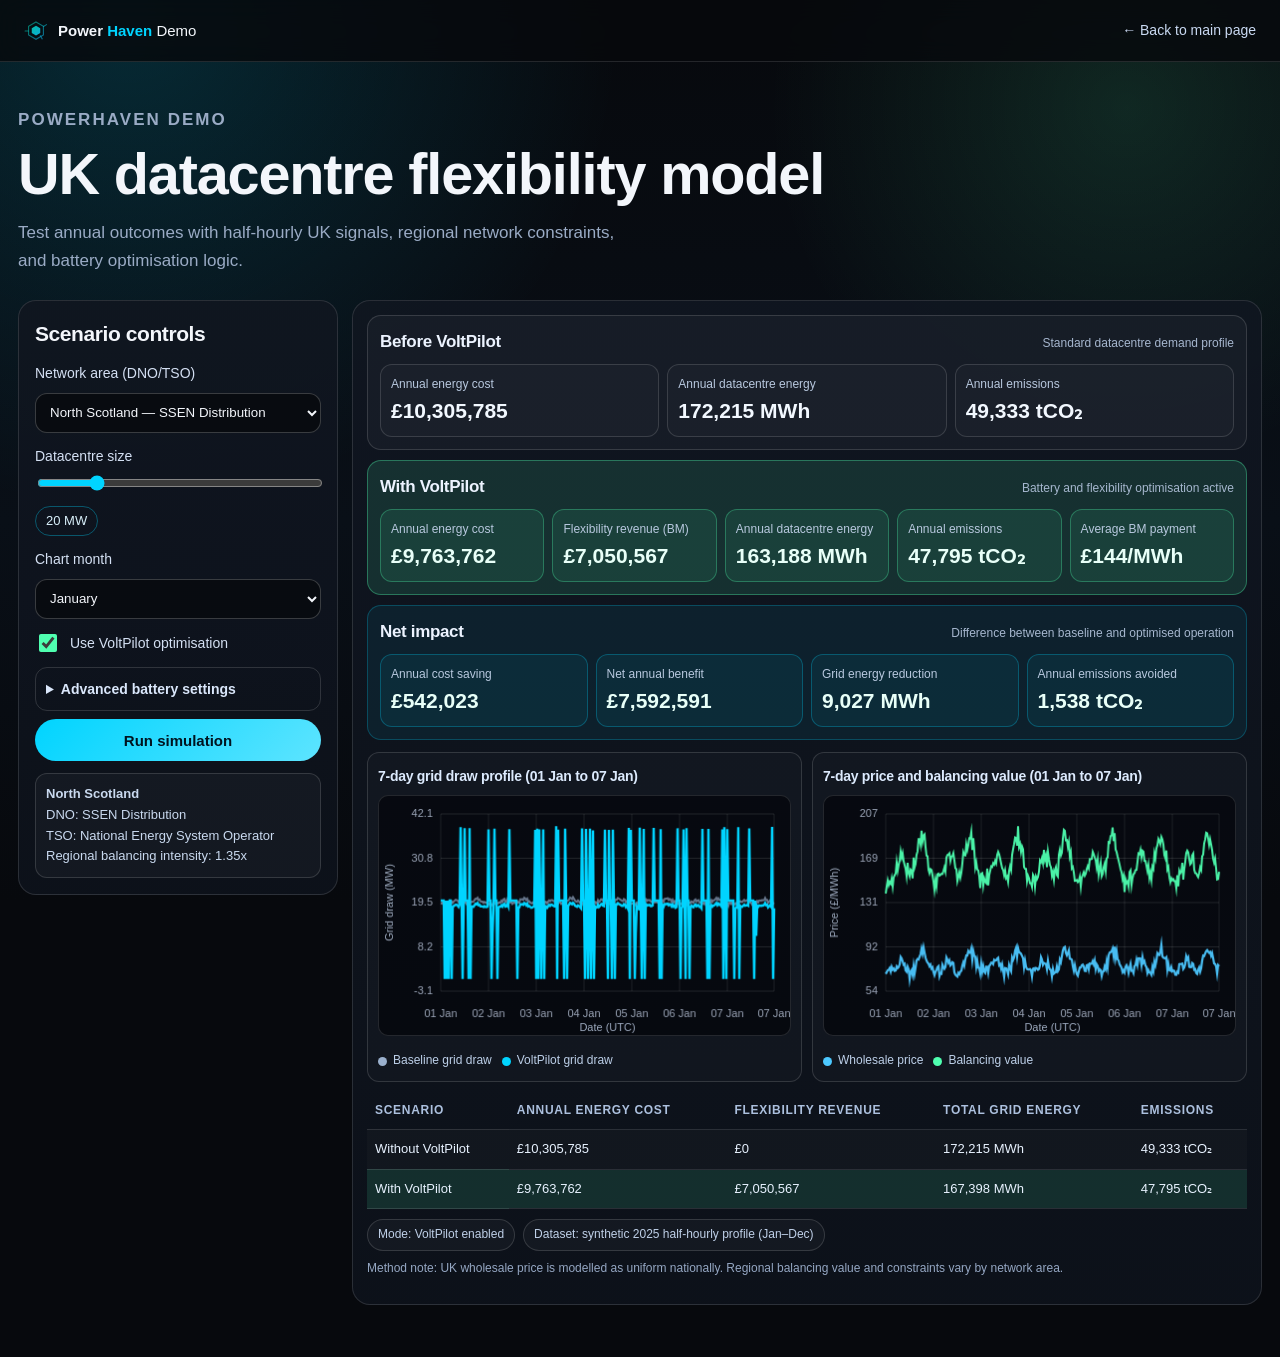
==== commit c7a92129: "Add chart legends, axis labels, and interactive hover tooltips" ====
--- a/demo.html
+++ b/demo.html
@@ -156,12 +156,34 @@
 
           <div class="chart-grid">
             <article class="chart-card">
-              <h3 id="gridChartTitle">7-day grid draw profile</h3>
+              <h3
+                id="gridChartTitle"
+                class="title-tip"
+                data-tip="Shows half-hourly grid import over a 7-day window. Compare baseline demand against VoltPilot demand-shifted operation."
+              >
+                7-day grid draw profile
+              </h3>
               <canvas id="gridDrawChart" height="240" aria-label="Grid draw profile chart"></canvas>
+              <div class="chart-legend">
+                <span><i class="legend-dot baseline-dot"></i>Baseline grid draw</span>
+                <span><i class="legend-dot vp-dot"></i>VoltPilot grid draw</span>
+              </div>
+              <div id="gridChartTooltip" class="chart-tooltip" role="status" aria-live="polite"></div>
             </article>
             <article class="chart-card">
-              <h3 id="marketChartTitle">7-day price and balancing value</h3>
+              <h3
+                id="marketChartTitle"
+                class="title-tip"
+                data-tip="Shows UK wholesale electricity price and regional balancing value for the selected area across the same 7-day window."
+              >
+                7-day price and balancing value
+              </h3>
               <canvas id="marketChart" height="240" aria-label="Market price and balancing value chart"></canvas>
+              <div class="chart-legend">
+                <span><i class="legend-dot price-dot"></i>Wholesale price</span>
+                <span><i class="legend-dot bm-dot"></i>Balancing value</span>
+              </div>
+              <div id="marketChartTooltip" class="chart-tooltip" role="status" aria-live="polite"></div>
             </article>
           </div>
 
--- a/demo.css
+++ b/demo.css
@@ -363,6 +363,7 @@
 }
 
 .chart-card {
+  position: relative;
   border: 1px solid rgba(255, 255, 255, 0.14);
   border-radius: 12px;
   padding: 10px;
@@ -373,6 +374,28 @@
   font-size: 14px;
   margin-bottom: 8px;
   color: #dceafd;
+}
+
+.title-tip {
+  position: relative;
+  display: inline-block;
+  cursor: help;
+}
+
+.title-tip:hover::after {
+  content: attr(data-tip);
+  position: absolute;
+  left: 0;
+  top: calc(100% + 8px);
+  width: 280px;
+  padding: 8px 9px;
+  border-radius: 8px;
+  border: 1px solid rgba(255, 255, 255, 0.18);
+  background: rgba(6, 9, 14, 0.96);
+  color: #e5effd;
+  font-size: 11px;
+  line-height: 1.4;
+  z-index: 20;
 }
 
 canvas {
@@ -380,6 +403,65 @@
   border: 1px solid rgba(255, 255, 255, 0.12);
   border-radius: 10px;
   background: rgba(6, 9, 14, 0.86);
+}
+
+.chart-legend {
+  margin-top: 8px;
+  display: flex;
+  gap: 10px;
+  flex-wrap: wrap;
+  font-size: 12px;
+  color: #bdd0e9;
+}
+
+.chart-legend span {
+  display: inline-flex;
+  align-items: center;
+  gap: 6px;
+}
+
+.legend-dot {
+  width: 9px;
+  height: 9px;
+  border-radius: 50%;
+  display: inline-block;
+}
+
+.baseline-dot {
+  background: #9ab0cd;
+}
+
+.vp-dot {
+  background: #00d4ff;
+}
+
+.price-dot {
+  background: #4cc8ff;
+}
+
+.bm-dot {
+  background: #4fffb0;
+}
+
+.chart-tooltip {
+  position: absolute;
+  display: none;
+  min-width: 190px;
+  max-width: 240px;
+  padding: 8px 9px;
+  border-radius: 8px;
+  border: 1px solid rgba(255, 255, 255, 0.18);
+  background: rgba(6, 9, 14, 0.96);
+  color: #e5effd;
+  font-size: 11px;
+  line-height: 1.4;
+  pointer-events: none;
+  z-index: 25;
+  box-shadow: 0 6px 16px rgba(0, 0, 0, 0.35);
+}
+
+.chart-tooltip strong {
+  color: #f1f7ff;
 }
 
 .summary-table-wrap {
@@ -492,6 +574,10 @@
     width: 210px;
   }
 
+  .title-tip:hover::after {
+    width: 220px;
+  }
+
   .brand span {
     font-size: 13px;
   }
